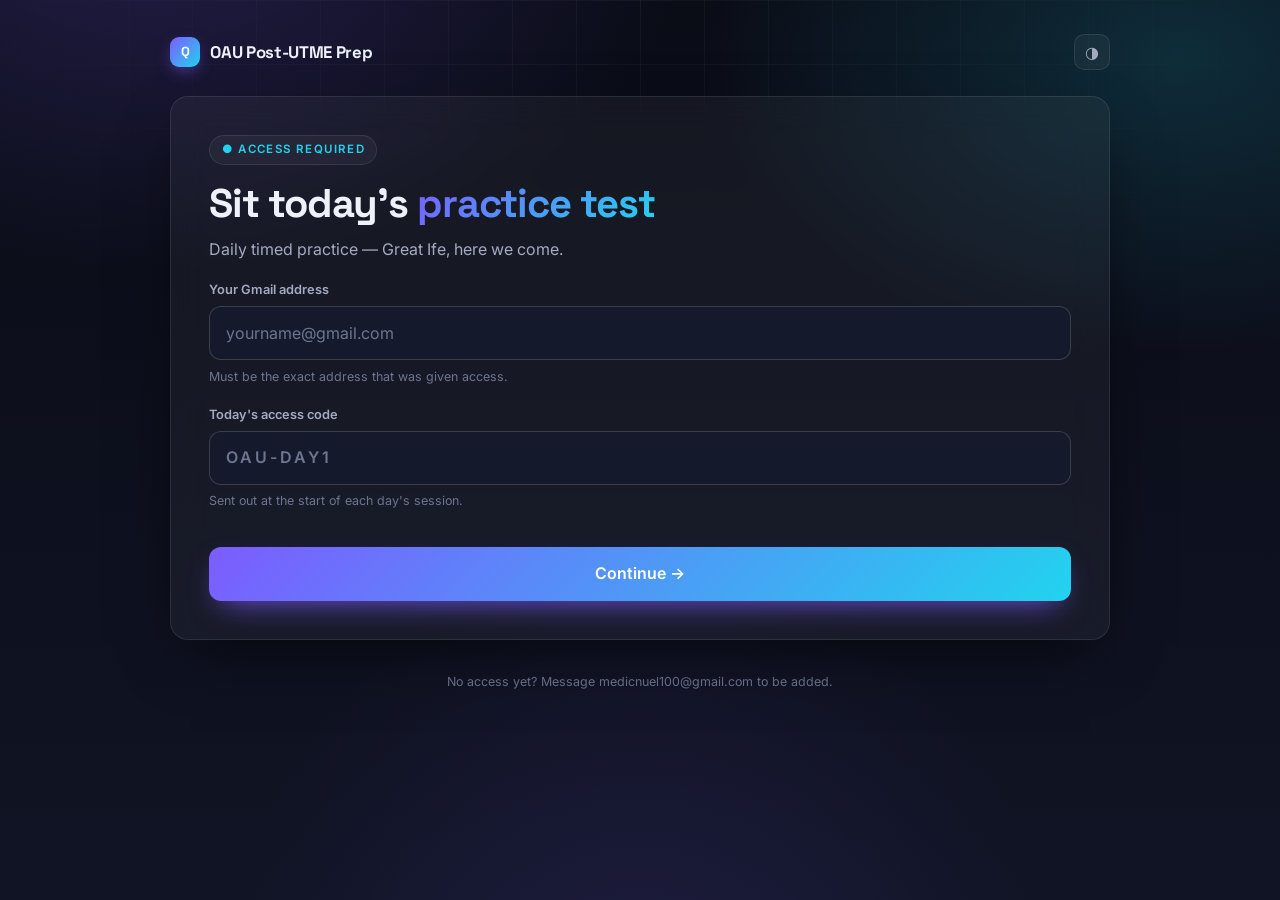
==== index.html @ e41af0bb "QuickCBT: static daily CBT app Whitelisted-email + day-code gate, timed paper with instant per-optio" ====
<!doctype html>
<html lang="en" data-theme="dark">
<head>
<meta charset="utf-8">
<meta name="viewport" content="width=device-width, initial-scale=1">
<title>QuickCBT — OAU Post-UTME Prep</title>
<meta name="description" content="Daily timed CBT practice with instant, per-option explanations.">
<meta name="theme-color" content="#0a0c16">
<link rel="preconnect" href="https://fonts.googleapis.com">
<link rel="preconnect" href="https://fonts.gstatic.com" crossorigin>
<link href="https://fonts.googleapis.com/css2?family=Inter:wght@400;500;600;700&family=Space+Grotesk:wght@500;600;700&display=swap" rel="stylesheet">
<link rel="stylesheet" href="assets/css/style.css">
<link rel="icon" href="data:image/svg+xml,<svg xmlns='http://www.w3.org/2000/svg' viewBox='0 0 100 100'><text y='.9em' font-size='90'>🎓</text></svg>">
</head>
<body>
<div class="aurora"></div>

<main class="shell">

  <header class="topbar">
    <div class="logo">
      <span class="mark">Q</span>
      <span id="brandName">QuickCBT</span>
    </div>
    <span class="spacer"></span>
    <button class="icon-btn" id="themeBtn" type="button" title="Switch theme" aria-label="Switch theme">◑</button>
  </header>

  <!-- ============ GATE ============ -->
  <section class="screen active" id="screen-gate">
    <div class="card">
      <span class="eyebrow">● Access required</span>
      <h1>Sit today's <span class="gradient-text">practice test</span></h1>
      <p class="lede" id="appSubtitle">Enter the email your tutor whitelisted, plus today's access code.</p>

      <form id="gateForm" autocomplete="off" novalidate>
        <div class="field">
          <label for="email">Your Gmail address</label>
          <input id="email" type="email" inputmode="email" placeholder="yourname@gmail.com" autocomplete="email" required>
          <p class="hint">Must be the exact address that was given access.</p>
        </div>

        <div class="field">
          <label for="code">Today's access code</label>
          <input id="code" class="code" type="text" placeholder="OAU-DAY1" autocapitalize="characters" required>
          <p class="hint">Sent out at the start of each day's session.</p>
        </div>

        <div class="alert" id="gateError" role="alert"></div>

        <button class="btn block" type="submit" id="gateBtn">Continue &rarr;</button>
      </form>
    </div>
    <p class="foot" id="supportLine"></p>
  </section>

  <!-- ============ BRIEF ============ -->
  <section class="screen" id="screen-brief">
    <div class="card">
      <span class="eyebrow" id="briefDay">● Day 1</span>
      <h1 id="briefTitle">Test title</h1>
      <p class="lede">Read the rules once, then begin. The timer starts the moment you press begin.</p>

      <div class="stat-row">
        <div class="stat"><div class="k">Questions</div><div class="v" id="statQ">—</div></div>
        <div class="stat"><div class="k">Duration</div><div class="v" id="statT">—</div></div>
        <div class="stat"><div class="k">Attempts left</div><div class="v">1</div></div>
      </div>

      <ul class="rules">
        <li><span class="dot">1</span><span><b>One attempt only.</b> Once you begin, the attempt is tied to your email — there is no reset.</span></li>
        <li><span class="dot">2</span><span><b>No going back.</b> Each answer is marked instantly and you move forward.</span></li>
        <li><span class="dot">3</span><span><b>Instant feedback.</b> You see why your option was wrong and why the correct one is right.</span></li>
        <li><span class="dot">4</span><span><b>The clock does not stop.</b> If it hits zero, the test submits itself with what you have.</span></li>
        <li><span class="dot">5</span><span><b>Refreshing will not help you.</b> Your progress and remaining time are saved and restored.</span></li>
      </ul>

      <button class="btn block" id="beginBtn" type="button">Begin test</button>
    </div>
  </section>

  <!-- ============ TEST ============ -->
  <section class="screen" id="screen-test">
    <div class="card">
      <div class="exam-head">
        <div class="qcount">Question <span id="qNow">1</span><span> / <span id="qTotal">0</span></span></div>
        <span class="chip" id="qSubject">Subject</span>
        <span class="spacer"></span>
        <div class="timer" id="timer">--:--</div>
        <div class="progress"><i id="progressBar"></i></div>
      </div>

      <p class="qtext" id="qText"></p>
      <div class="options" id="options"></div>

      <div class="feedback" id="feedback">
        <div class="verdict" id="verdict"></div>
        <div id="feedbackNotes"></div>
      </div>

      <div class="exam-foot">
        <button class="btn" id="nextBtn" type="button" style="display:none">Next question &rarr;</button>
      </div>
    </div>
  </section>

  <!-- ============ RESULT ============ -->
  <section class="screen" id="screen-result">
    <div class="card">
      <span class="eyebrow">● Test complete</span>
      <div class="score-wrap">
        <div class="ring">
          <svg viewBox="0 0 120 120" aria-hidden="true">
            <defs>
              <linearGradient id="scoreGrad" x1="0" y1="0" x2="1" y2="1">
                <stop offset="0%" stop-color="#7c5cff"></stop>
                <stop offset="100%" stop-color="#22d3ee"></stop>
              </linearGradient>
            </defs>
            <circle class="track" cx="60" cy="60" r="52"></circle>
            <circle class="bar" id="scoreArc" cx="60" cy="60" r="52"
                    stroke-dasharray="326.7" stroke-dashoffset="326.7"></circle>
          </svg>
          <div class="mid">
            <div class="pct" id="scorePct">0%</div>
            <div class="lbl">Score</div>
          </div>
        </div>

        <div style="flex:1;min-width:230px">
          <h1 id="resultHeadline">Well done.</h1>
          <p class="lede" id="resultSummary"></p>
          <div class="stat-row">
            <div class="stat"><div class="k">Correct</div><div class="v" id="rCorrect">0</div></div>
            <div class="stat"><div class="k">Wrong</div><div class="v" id="rWrong">0</div></div>
            <div class="stat"><div class="k">Time used</div><div class="v" id="rTime">0:00</div></div>
          </div>
        </div>
      </div>

      <div class="breakdown" id="breakdown"></div>

      <h2 style="margin-top:2.2rem">Full review</h2>
      <p class="lede" style="font-size:0.9rem">Tap any question to reopen the explanation.</p>
      <div class="review" id="review"></div>

      <div class="row">
        <button class="btn" id="copyBtn" type="button">Copy my result</button>
        <button class="btn ghost" id="printBtn" type="button">Save as PDF</button>
      </div>
    </div>
    <p class="foot" id="resultFoot"></p>
  </section>

  <!-- ============ LOCKED ============ -->
  <section class="screen" id="screen-locked">
    <div class="card center">
      <div class="big-emoji">🔒</div>
      <h1>You have already sat this test</h1>
      <p class="lede" id="lockedLine"></p>
      <button class="btn ghost" id="viewResultBtn" type="button" style="margin-top:1.5rem">View my result</button>
    </div>
  </section>

</main>

<div class="toast" id="toast"></div>
<script src="assets/js/app.js"></script>
</body>
</html>
---- assets/css/style.css ----
/* ============================================================
   QuickCBT - design system
   Dark-first, glass panels, one accent gradient.
============================================================ */

:root {
  --bg:            #0a0c16;
  --bg-2:          #101424;
  --panel:         rgba(255, 255, 255, 0.045);
  --panel-solid:   #141a2c;
  --border:        rgba(255, 255, 255, 0.09);
  --border-strong: rgba(255, 255, 255, 0.16);

  --text:          #eef1f8;
  --text-dim:      #a3abc2;
  --text-faint:    #6d7690;

  --brand:         #7c5cff;
  --brand-2:       #22d3ee;
  --grad:          linear-gradient(135deg, #7c5cff 0%, #22d3ee 100%);

  --ok:            #34d399;
  --ok-bg:         rgba(52, 211, 153, 0.12);
  --bad:           #fb7185;
  --bad-bg:        rgba(251, 113, 133, 0.12);
  --warn:          #fbbf24;

  --radius:        18px;
  --radius-sm:     12px;
  --shadow:        0 24px 60px -20px rgba(0, 0, 0, 0.7);
  --ring:          0 0 0 3px rgba(124, 92, 255, 0.35);

  --font:          "Inter", system-ui, -apple-system, "Segoe UI", Roboto, sans-serif;
  --font-display:  "Space Grotesk", var(--font);
}

[data-theme="light"] {
  --bg:            #f4f5fb;
  --bg-2:          #e9ebf6;
  --panel:         rgba(255, 255, 255, 0.75);
  --panel-solid:   #ffffff;
  --border:        rgba(16, 20, 36, 0.10);
  --border-strong: rgba(16, 20, 36, 0.18);

  --text:          #131728;
  --text-dim:      #4d5570;
  --text-faint:    #7b839c;

  --ok:            #0f9d6e;
  --ok-bg:         rgba(15, 157, 110, 0.10);
  --bad:           #d93b56;
  --bad-bg:        rgba(217, 59, 86, 0.10);

  --shadow:        0 20px 50px -24px rgba(20, 25, 60, 0.35);
}

* { box-sizing: border-box; }

html, body { height: 100%; }

body {
  margin: 0;
  font-family: var(--font);
  color: var(--text);
  background: var(--bg);
  -webkit-font-smoothing: antialiased;
  line-height: 1.55;
  overflow-x: hidden;
}

/* Ambient background ------------------------------------------------ */
.aurora {
  position: fixed;
  inset: 0;
  z-index: -1;
  overflow: hidden;
  background:
    radial-gradient(900px 600px at 12% -10%, rgba(124, 92, 255, 0.22), transparent 60%),
    radial-gradient(800px 500px at 92% 6%,  rgba(34, 211, 238, 0.16), transparent 60%),
    radial-gradient(700px 700px at 50% 110%, rgba(124, 92, 255, 0.12), transparent 60%),
    linear-gradient(180deg, var(--bg) 0%, var(--bg-2) 100%);
}
.aurora::after {
  content: "";
  position: absolute;
  inset: 0;
  background-image:
    linear-gradient(var(--border) 1px, transparent 1px),
    linear-gradient(90deg, var(--border) 1px, transparent 1px);
  background-size: 64px 64px;
  -webkit-mask-image: radial-gradient(70% 60% at 50% 0%, #000 0%, transparent 75%);
  mask-image: radial-gradient(70% 60% at 50% 0%, #000 0%, transparent 75%);
  opacity: 0.5;
}

/* Layout ------------------------------------------------------------ */
.shell {
  width: min(940px, calc(100vw - 2rem));
  margin: 0 auto;
  padding: 1.25rem 0 4rem;
}

.topbar {
  display: flex;
  align-items: center;
  gap: 0.9rem;
  padding: 0.9rem 0 1.6rem;
}

.logo {
  display: flex;
  align-items: center;
  gap: 0.65rem;
  font-family: var(--font-display);
  font-weight: 700;
  letter-spacing: -0.02em;
  font-size: 1.05rem;
}
.logo .mark {
  width: 30px; height: 30px;
  border-radius: 9px;
  background: var(--grad);
  display: grid; place-items: center;
  color: #fff; font-size: 0.82rem; font-weight: 700;
  box-shadow: 0 6px 18px -6px rgba(124, 92, 255, 0.9);
}
.spacer { flex: 1; }

.icon-btn {
  width: 36px; height: 36px;
  border-radius: 10px;
  border: 1px solid var(--border);
  background: var(--panel);
  color: var(--text-dim);
  cursor: pointer;
  display: grid; place-items: center;
  font-size: 1rem;
  transition: 0.18s;
}
.icon-btn:hover { color: var(--text); border-color: var(--border-strong); }

/* Cards ------------------------------------------------------------- */
.card {
  background: var(--panel);
  border: 1px solid var(--border);
  border-radius: var(--radius);
  backdrop-filter: blur(18px);
  -webkit-backdrop-filter: blur(18px);
  box-shadow: var(--shadow);
  padding: clamp(1.4rem, 4vw, 2.4rem);
}

.screen { display: none; animation: rise 0.4s cubic-bezier(0.2, 0.8, 0.25, 1); }
.screen.active { display: block; }

@keyframes rise {
  from { opacity: 0; transform: translateY(14px); }
  to   { opacity: 1; transform: none; }
}

/* Typography -------------------------------------------------------- */
h1, h2, h3 { font-family: var(--font-display); letter-spacing: -0.025em; margin: 0; }
h1 { font-size: clamp(1.75rem, 5vw, 2.5rem); line-height: 1.15; }
h2 { font-size: clamp(1.3rem, 3.5vw, 1.7rem); }
.lede { color: var(--text-dim); margin: 0.6rem 0 0; }
.eyebrow {
  display: inline-flex; align-items: center; gap: 0.45rem;
  font-size: 0.72rem; font-weight: 600; letter-spacing: 0.12em;
  text-transform: uppercase; color: var(--brand-2);
  border: 1px solid var(--border); background: var(--panel);
  padding: 0.32rem 0.7rem; border-radius: 999px; margin-bottom: 1rem;
}
.gradient-text {
  background: var(--grad);
  -webkit-background-clip: text; background-clip: text; color: transparent;
}

/* Forms ------------------------------------------------------------- */
.field { margin-top: 1.15rem; }
.field label {
  display: block; font-size: 0.8rem; font-weight: 600;
  color: var(--text-dim); margin-bottom: 0.4rem;
}
.field input {
  width: 100%;
  padding: 0.85rem 1rem;
  font: inherit;
  color: var(--text);
  background: var(--panel-solid);
  border: 1px solid var(--border-strong);
  border-radius: var(--radius-sm);
  outline: none;
  transition: 0.18s;
}
.field input::placeholder { color: var(--text-faint); }
.field input:focus { border-color: var(--brand); box-shadow: var(--ring); }
.field input.code { letter-spacing: 0.18em; text-transform: uppercase; font-weight: 600; }
.hint { font-size: 0.78rem; color: var(--text-faint); margin-top: 0.4rem; }

.btn {
  display: inline-flex; align-items: center; justify-content: center; gap: 0.5rem;
  padding: 0.9rem 1.5rem;
  font: inherit; font-weight: 600;
  border: 0; border-radius: var(--radius-sm);
  background: var(--grad); color: #fff;
  cursor: pointer;
  transition: 0.18s;
  box-shadow: 0 12px 30px -12px rgba(124, 92, 255, 0.9);
}
.btn:hover:not(:disabled) { transform: translateY(-1px); filter: brightness(1.08); }
.btn:disabled { opacity: 0.5; cursor: not-allowed; box-shadow: none; }
.btn.block { width: 100%; margin-top: 1.5rem; }
.btn.ghost {
  background: var(--panel); color: var(--text);
  border: 1px solid var(--border-strong); box-shadow: none;
}

.alert {
  margin-top: 1.1rem;
  padding: 0.8rem 1rem;
  border-radius: var(--radius-sm);
  font-size: 0.88rem;
  background: var(--bad-bg);
  border: 1px solid var(--bad);
  color: var(--bad);
  display: none;
}
.alert.show { display: block; }

/* Brief screen ------------------------------------------------------ */
.rules { list-style: none; padding: 0; margin: 1.5rem 0 0; display: grid; gap: 0.7rem; }
.rules li {
  display: flex; gap: 0.75rem; align-items: flex-start;
  font-size: 0.92rem; color: var(--text-dim);
}
.rules li b { color: var(--text); font-weight: 600; }
.rules .dot {
  flex: none; width: 20px; height: 20px; margin-top: 2px;
  border-radius: 50%; background: var(--panel-solid);
  border: 1px solid var(--border-strong);
  display: grid; place-items: center;
  font-size: 0.62rem; color: var(--brand-2);
}

.stat-row {
  display: grid; grid-template-columns: repeat(3, 1fr);
  gap: 0.75rem; margin-top: 1.6rem;
}
.stat {
  background: var(--panel-solid);
  border: 1px solid var(--border);
  border-radius: var(--radius-sm);
  padding: 0.9rem 1rem;
}
.stat .k { font-size: 0.72rem; color: var(--text-faint); text-transform: uppercase; letter-spacing: 0.08em; }
.stat .v { font-family: var(--font-display); font-size: 1.4rem; font-weight: 700; margin-top: 0.15rem; }

/* Test header ------------------------------------------------------- */
.exam-head {
  display: flex; align-items: center; gap: 1rem;
  flex-wrap: wrap;
  padding-bottom: 1.1rem;
  border-bottom: 1px solid var(--border);
  margin-bottom: 1.5rem;
}
.qcount { font-family: var(--font-display); font-weight: 700; font-size: 1.05rem; }
.qcount span { color: var(--text-faint); font-weight: 500; }
.chip {
  font-size: 0.74rem; font-weight: 600; color: var(--brand-2);
  background: rgba(34, 211, 238, 0.1);
  border: 1px solid rgba(34, 211, 238, 0.3);
  padding: 0.25rem 0.6rem; border-radius: 999px;
}
.timer {
  font-family: var(--font-display); font-weight: 700;
  font-variant-numeric: tabular-nums;
  font-size: 1.15rem;
  padding: 0.4rem 0.85rem;
  border-radius: 999px;
  background: var(--panel-solid);
  border: 1px solid var(--border-strong);
}
.timer.warn { color: var(--warn); border-color: var(--warn); }
.timer.danger {
  color: var(--bad); border-color: var(--bad);
  animation: pulse 1s infinite;
}
@keyframes pulse { 50% { opacity: 0.45; } }

.progress {
  height: 5px; width: 100%;
  background: var(--panel-solid);
  border-radius: 999px; overflow: hidden;
  margin-top: 0.9rem;
  flex-basis: 100%;
}
.progress > i {
  display: block; height: 100%; width: 0;
  background: var(--grad);
  border-radius: 999px;
  transition: width 0.35s cubic-bezier(0.2, 0.8, 0.25, 1);
}

/* Question ---------------------------------------------------------- */
.qtext {
  font-family: var(--font-display);
  font-size: clamp(1.1rem, 2.6vw, 1.35rem);
  font-weight: 600; line-height: 1.45;
  margin-bottom: 1.35rem;
  white-space: pre-wrap;
}

.options { display: grid; gap: 0.65rem; }

.opt {
  display: flex; align-items: flex-start; gap: 0.85rem;
  width: 100%; text-align: left;
  padding: 0.95rem 1.1rem;
  font: inherit; color: var(--text);
  background: var(--panel-solid);
  border: 1px solid var(--border-strong);
  border-radius: var(--radius-sm);
  cursor: pointer;
  transition: 0.16s;
}
.opt:hover:not(:disabled) { border-color: var(--brand); transform: translateX(3px); }
.opt:disabled { cursor: default; }
.opt .key {
  flex: none;
  width: 27px; height: 27px;
  border-radius: 8px;
  display: grid; place-items: center;
  font-size: 0.8rem; font-weight: 700;
  background: var(--panel);
  border: 1px solid var(--border-strong);
  color: var(--text-dim);
}
.opt .body { flex: 1; padding-top: 1px; }
.opt .tag { flex: none; font-size: 1rem; opacity: 0; transition: 0.2s; }

.opt.correct { border-color: var(--ok); background: var(--ok-bg); }
.opt.correct .key { background: var(--ok); border-color: var(--ok); color: #04120c; }
.opt.correct .tag { opacity: 1; }
.opt.wrong { border-color: var(--bad); background: var(--bad-bg); }
.opt.wrong .key { background: var(--bad); border-color: var(--bad); color: #1a0409; }
.opt.wrong .tag { opacity: 1; }
.opt.muted { opacity: 0.45; }

/* Feedback ---------------------------------------------------------- */
.feedback { margin-top: 1.3rem; display: none; }
.feedback.show { display: block; animation: rise 0.35s ease; }

.verdict {
  display: flex; align-items: center; gap: 0.6rem;
  font-family: var(--font-display); font-weight: 700; font-size: 1.05rem;
  margin-bottom: 0.85rem;
}
.verdict.right { color: var(--ok); }
.verdict.wrong { color: var(--bad); }

.note {
  border-radius: var(--radius-sm);
  padding: 0.9rem 1.1rem;
  font-size: 0.92rem;
  border: 1px solid var(--border);
  background: var(--panel-solid);
  margin-bottom: 0.65rem;
  white-space: pre-wrap;
}
.note h4 {
  margin: 0 0 0.35rem;
  font-size: 0.72rem; font-weight: 700;
  letter-spacing: 0.1em; text-transform: uppercase;
  color: var(--text-faint);
}
.note.bad { border-color: rgba(251, 113, 133, 0.35); background: var(--bad-bg); }
.note.bad h4 { color: var(--bad); }
.note.good { border-color: rgba(52, 211, 153, 0.3); background: var(--ok-bg); }
.note.good h4 { color: var(--ok); }

.exam-foot { margin-top: 1.5rem; display: flex; justify-content: flex-end; }

/* Result ------------------------------------------------------------ */
.score-wrap {
  display: flex; align-items: center; gap: clamp(1rem, 4vw, 2.5rem);
  flex-wrap: wrap;
}
.ring { position: relative; flex: none; width: 148px; height: 148px; }
.ring svg { transform: rotate(-90deg); width: 100%; height: 100%; }
.ring .track { fill: none; stroke: var(--panel-solid); stroke-width: 12; }
.ring .bar {
  fill: none; stroke: url(#scoreGrad); stroke-width: 12; stroke-linecap: round;
  transition: stroke-dashoffset 1.1s cubic-bezier(0.2, 0.8, 0.25, 1);
}
.ring .mid {
  position: absolute; inset: 0;
  display: grid; place-content: center; text-align: center;
}
.ring .pct { font-family: var(--font-display); font-size: 2rem; font-weight: 700; line-height: 1; }
.ring .lbl { font-size: 0.7rem; color: var(--text-faint); text-transform: uppercase; letter-spacing: 0.1em; }

.breakdown { margin-top: 2rem; }
.subj {
  display: flex; align-items: center; gap: 0.85rem;
  padding: 0.7rem 0;
  border-bottom: 1px solid var(--border);
  font-size: 0.9rem;
}
.subj .name { flex: 1; font-weight: 600; }
.subj .bar { flex: none; width: 110px; height: 6px; background: var(--panel-solid); border-radius: 999px; overflow: hidden; }
.subj .bar > i { display: block; height: 100%; background: var(--grad); }
.subj .num { flex: none; width: 52px; text-align: right; color: var(--text-dim); font-variant-numeric: tabular-nums; }

.review { margin-top: 2rem; display: grid; gap: 0.6rem; }
.rev {
  border: 1px solid var(--border);
  border-left: 3px solid var(--ok);
  border-radius: var(--radius-sm);
  background: var(--panel-solid);
  overflow: hidden;
}
.rev.miss { border-left-color: var(--bad); }
.rev summary {
  cursor: pointer; list-style: none;
  padding: 0.8rem 1rem;
  display: flex; align-items: center; gap: 0.7rem;
  font-size: 0.9rem;
}
.rev summary::-webkit-details-marker { display: none; }
.rev summary .n { color: var(--text-faint); font-variant-numeric: tabular-nums; flex: none; }
.rev summary .t { flex: 1; overflow: hidden; text-overflow: ellipsis; white-space: nowrap; }
.rev .inner { padding: 0 1rem 1rem; font-size: 0.9rem; color: var(--text-dim); }
.rev .inner p { margin: 0.5rem 0; white-space: pre-wrap; }
.rev .inner b { color: var(--text); }

/* Locked ------------------------------------------------------------ */
.center { text-align: center; }
.big-emoji { font-size: 3rem; line-height: 1; margin-bottom: 0.75rem; }

.toast {
  position: fixed; left: 50%; bottom: 26px;
  transform: translate(-50%, 20px);
  background: var(--panel-solid);
  border: 1px solid var(--border-strong);
  color: var(--text);
  padding: 0.7rem 1.1rem; border-radius: 999px;
  font-size: 0.85rem; box-shadow: var(--shadow);
  opacity: 0; pointer-events: none; transition: 0.25s;
  z-index: 50;
}
.toast.show { opacity: 1; transform: translate(-50%, 0); }

.foot {
  text-align: center; margin-top: 2rem;
  font-size: 0.78rem; color: var(--text-faint);
}

/* Admin page -------------------------------------------------------- */
textarea.box {
  width: 100%; min-height: 190px;
  padding: 0.9rem 1rem;
  font-family: ui-monospace, SFMono-Regular, Menlo, Consolas, monospace;
  font-size: 0.82rem; line-height: 1.5;
  color: var(--text);
  background: var(--panel-solid);
  border: 1px solid var(--border-strong);
  border-radius: var(--radius-sm);
  outline: none; resize: vertical;
}
textarea.box:focus { border-color: var(--brand); box-shadow: var(--ring); }
.row { display: flex; gap: 0.6rem; flex-wrap: wrap; margin-top: 1.2rem; }

@media (max-width: 560px) {
  .stat-row { grid-template-columns: 1fr; }
  .exam-head { gap: 0.6rem; }
  .subj .bar { display: none; }
}

/* Print / Save-as-PDF ----------------------------------------------- */
@media print {
  .aurora, .topbar, .toast, .row, .foot { display: none !important; }
  body { background: #fff; color: #000; }
  .card {
    background: #fff; border: 0; box-shadow: none;
    backdrop-filter: none; -webkit-backdrop-filter: none; padding: 0;
  }
  .rev { break-inside: avoid; }
  .rev .inner { display: block !important; }
  details > summary { list-style: none; }
  details:not([open]) > .inner { display: block !important; }
  .shell { width: 100%; }
}
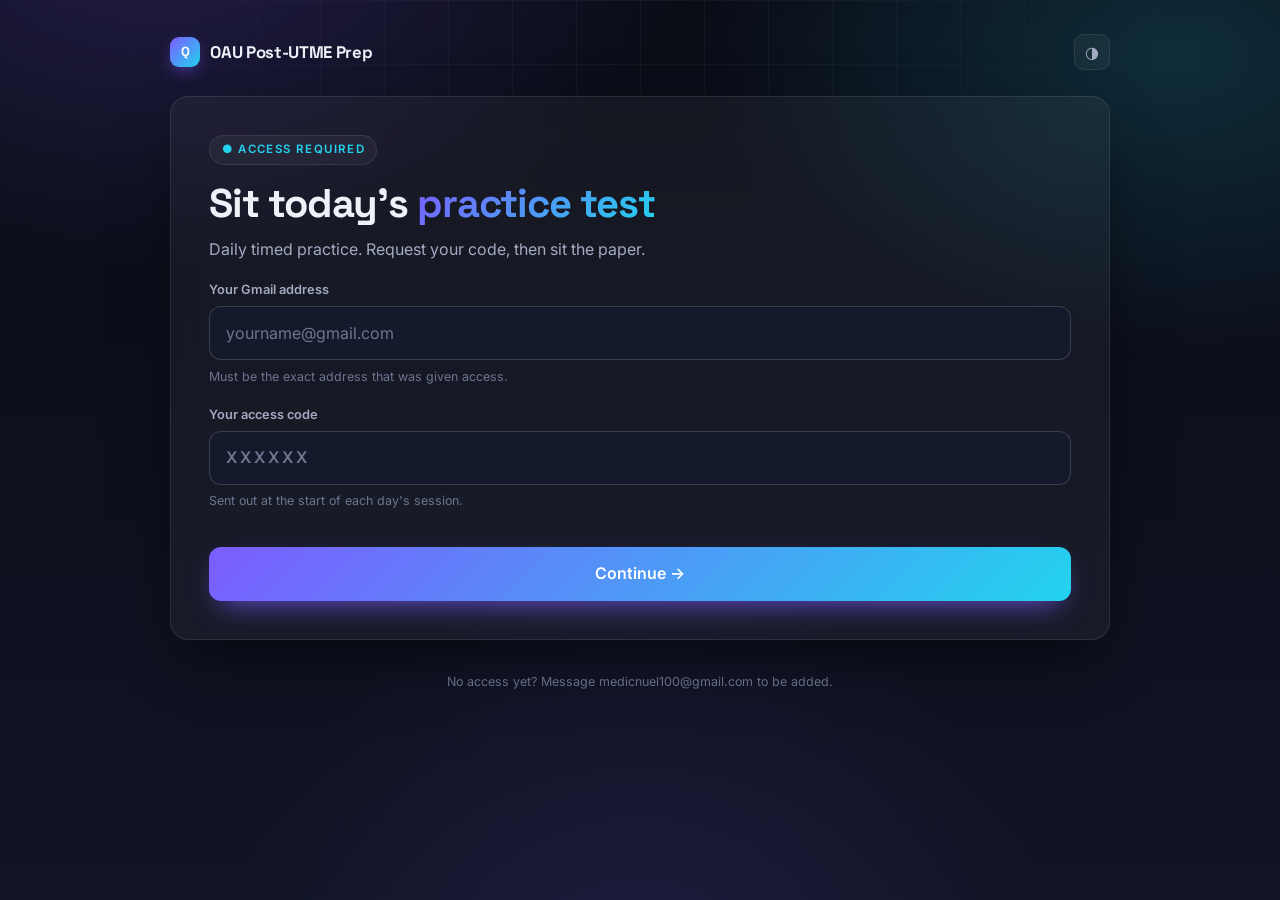
==== commit f141ad33: "Add one-time-code backend on Google Apps Script Students request a code on the page; it is emailed f" ====
--- a/index.html
+++ b/index.html
@@ -37,13 +37,20 @@
         <div class="field">
           <label for="email">Your Gmail address</label>
           <input id="email" type="email" inputmode="email" placeholder="yourname@gmail.com" autocomplete="email" required>
-          <p class="hint">Must be the exact address that was given access.</p>
+          <p class="hint" id="emailHint">Must be the exact address that was given access.</p>
+        </div>
+
+        <div id="requestRow" style="display:none">
+          <button class="btn ghost block" id="requestBtn" type="button" style="margin-top:0.85rem">
+            Email me my access code
+          </button>
+          <div class="alert good" id="requestNote" role="status"></div>
         </div>
 
         <div class="field">
-          <label for="code">Today's access code</label>
-          <input id="code" class="code" type="text" placeholder="OAU-DAY1" autocapitalize="characters" required>
-          <p class="hint">Sent out at the start of each day's session.</p>
+          <label for="code">Your access code</label>
+          <input id="code" class="code" type="text" placeholder="XXXXXX" autocapitalize="characters" autocomplete="one-time-code" required>
+          <p class="hint" id="codeHint">Sent out at the start of each day's session.</p>
         </div>
 
         <div class="alert" id="gateError" role="alert"></div>
--- a/assets/css/style.css
+++ b/assets/css/style.css
@@ -226,6 +226,12 @@
   display: none;
 }
 .alert.show { display: block; }
+.alert.good {
+  background: var(--ok-bg);
+  border-color: var(--ok);
+  color: var(--ok);
+}
+
 
 /* Brief screen ------------------------------------------------------ */
 .rules { list-style: none; padding: 0; margin: 1.5rem 0 0; display: grid; gap: 0.7rem; }
